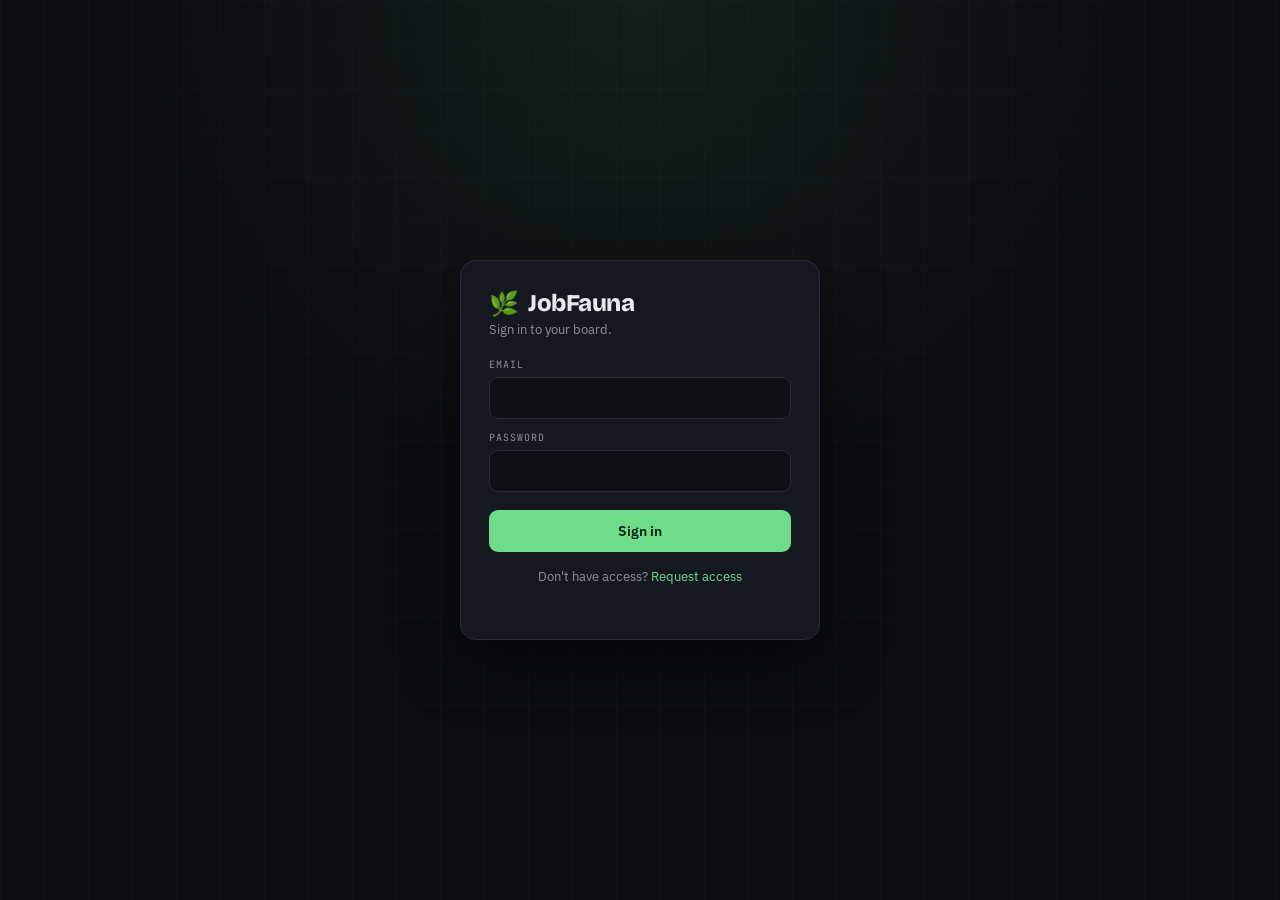
==== frontend/login.html @ 8762d05f "initial commit" ====
<!DOCTYPE html>
<html lang="en">
<head>
<meta charset="UTF-8" />
<meta name="viewport" content="width=device-width, initial-scale=1.0" />
<title>Sign in</title>
<link rel="preconnect" href="https://fonts.googleapis.com" />
<link rel="preconnect" href="https://fonts.gstatic.com" crossorigin />
<link href="https://fonts.googleapis.com/css2?family=Bricolage+Grotesque:opsz,wght@12..96,700;12..96,800&family=IBM+Plex+Sans:wght@400;500;600&family=JetBrains+Mono:wght@500&display=swap" rel="stylesheet" />
<style>
  :root{--bg:#0c0d10;--panel:#16181f;--bg2:#0f1014;--line:#272b36;--text:#e8e9ed;--muted:#8b909c;--faint:#5b606c;--accent:#6fdc8c;--accent-ink:#06210f;--glow:rgba(111,220,140,.08);--good:#4ade80;--bad:#f87171;}
  html[data-theme="nimi"]{--accent:#a3d9c0;--accent-ink:#08231b;--glow:rgba(163,217,192,.08);}
  html[data-theme="mint"]{--accent:#b9f0d6;--accent-ink:#07231a;--glow:rgba(185,240,214,.07);}
  html[data-theme="doki"]{--accent:#f5d042;--accent-ink:#221c04;--glow:rgba(245,208,66,.08);}
  html[data-theme="sakuna"]{--accent:#f9a8d4;--accent-ink:#2a0f1e;--glow:rgba(249,168,212,.09);}
  html[data-theme="kronii"]{--accent:#6cb8f2;--accent-ink:#061a2a;--glow:rgba(108,184,242,.09);}
  html[data-theme="gigi"]{--accent:#f5a623;--accent-ink:#1a1205;--glow:rgba(245,166,35,.08);}
  html[data-theme="shiori"]{--accent:#c084fc;--accent-ink:#160a22;--glow:rgba(192,132,252,.10);}
  html[data-theme="mono"]{--accent:#e8e9ed;--accent-ink:#0c0d10;--glow:rgba(232,233,237,.05);}
  *{box-sizing:border-box;margin:0;padding:0;}
  body{font-family:'IBM Plex Sans',sans-serif;background:var(--bg);color:var(--text);min-height:100vh;display:grid;place-items:center;
    background-image:radial-gradient(circle at 50% 0%,var(--glow),transparent 45%),linear-gradient(#16181f55 1px,transparent 1px),linear-gradient(90deg,#16181f55 1px,transparent 1px);background-size:auto,44px 44px,44px 44px;}
  .card{width:360px;background:var(--panel);border:1px solid var(--line);border-radius:16px;padding:28px;box-shadow:0 20px 60px rgba(0,0,0,.5);}
  .brand{display:flex;align-items:center;gap:9px;margin-bottom:4px;}
  .brand .logo{font-size:24px;color:var(--accent);line-height:1;}
  .brand .logo img{height:26px;width:auto;display:block;border-radius:5px;}
  .brand h1{font-family:'Bricolage Grotesque',sans-serif;font-weight:800;font-size:24px;letter-spacing:-.02em;}
  .sub{color:var(--muted);font-size:13px;margin-bottom:20px;}
  label{font-family:'JetBrains Mono',monospace;font-size:10px;letter-spacing:.1em;text-transform:uppercase;color:var(--muted);display:block;margin:12px 0 6px;}
  input,textarea{width:100%;background:var(--bg2);border:1px solid var(--line);border-radius:9px;padding:11px 13px;color:var(--text);font-family:inherit;font-size:14px;}
  textarea{resize:vertical;min-height:54px;}
  input:focus,textarea:focus{outline:none;border-color:var(--accent);}
  button.primary{width:100%;margin-top:18px;border:none;border-radius:9px;padding:12px;background:var(--accent);color:var(--accent-ink);font-family:inherit;font-weight:600;font-size:14px;cursor:pointer;}
  button.primary:hover{filter:brightness(1.08);}
  button.primary:disabled{opacity:.6;}
  .alt{margin-top:16px;text-align:center;font-size:13px;color:var(--muted);}
  .alt a{color:var(--accent);cursor:pointer;text-decoration:none;}
  .alt a:hover{text-decoration:underline;}
  .msg{font-size:12px;margin-top:12px;min-height:14px;text-align:center;}
  .msg.err{color:var(--bad);} .msg.ok{color:var(--good);}
  .hidden{display:none;}
</style>
<script>(function(){try{document.documentElement.dataset.theme=localStorage.getItem('jobfauna-theme')||'fauna';}catch(e){}})();</script>
</head>
<body>
  <div class="card">
    <div class="brand"><span class="logo" id="brand-logo">🌿</span><h1 id="brand-name">JobFauna</h1></div>
    <div class="sub" id="sub">Sign in to your board.</div>

    <div id="view-login">
      <label>Email</label><input id="li-email" type="email" autocomplete="username" />
      <label>Password</label><input id="li-pass" type="password" autocomplete="current-password" />
      <button class="primary" id="li-go">Sign in</button>
      <div class="alt">Don't have access? <a id="to-request">Request access</a></div>
    </div>

    <div id="view-request" class="hidden">
      <label>Name</label><input id="rq-name" />
      <label>Email</label><input id="rq-email" type="email" />
      <label>Password</label><input id="rq-pass" type="password" autocomplete="new-password" />
      <label>Note to admin (optional)</label><textarea id="rq-note" placeholder="Who are you / why you'd like access"></textarea>
      <button class="primary" id="rq-go">Request access</button>
      <div class="alt">Already have an account? <a id="to-login">Sign in</a></div>
    </div>

    <div id="view-setup" class="hidden">
      <label>Admin email</label><input id="su-email" type="email" />
      <label>Name</label><input id="su-name" />
      <label>Password (8+ chars)</label><input id="su-pass" type="password" autocomplete="new-password" />
      <button class="primary" id="su-go">Create admin account</button>
    </div>

    <div class="msg" id="msg"></div>
  </div>
<script>
  const $ = id => document.getElementById(id);
  const msg = $("msg");
  let tagline = "Sign in to your board.";
  function setMsg(t, ok){ msg.textContent = t; msg.className = "msg " + (ok ? "ok" : "err"); }
  function show(view){
    ["login","request","setup"].forEach(v => $("view-"+v).classList.toggle("hidden", v!==view));
    setMsg("");
    if (view==="setup") $("sub").textContent = "Welcome — create the first admin account.";
    else if (view==="request") $("sub").textContent = "Request access. An admin will review it.";
    else $("sub").textContent = tagline;
  }

  async function init(){
    try {
      const me = await (await fetch("/api/me")).json();
      if (me.instance_name) { $("brand-name").textContent = me.instance_name; document.title = me.instance_name; }
      if (me.logo_url) $("brand-logo").innerHTML = '<img src="'+me.logo_url+'" alt="" />';
      else if (me.instance_logo) $("brand-logo").textContent = me.instance_logo;
      if (me.instance_tagline) tagline = me.instance_tagline;
      if (me.authenticated) { window.location = "/"; return; }
      show(me.needs_setup ? "setup" : "login");
    } catch(e){ show("login"); }
  }

  async function post(url, body){
    const res = await fetch(url, {method:"POST", headers:{"Content-Type":"application/json"}, body:JSON.stringify(body)});
    let data = {}; try { data = await res.json(); } catch(e){}
    return { ok: res.ok, status: res.status, data };
  }

  $("li-go").onclick = async () => {
    $("li-go").disabled = true;
    const r = await post("/api/login", {email:$("li-email").value.trim(), password:$("li-pass").value});
    if (r.ok) { window.location = "/"; return; }
    setMsg(r.data.detail || "Sign in failed.");
    $("li-go").disabled = false;
  };
  $("li-pass").addEventListener("keydown", e => { if (e.key==="Enter") $("li-go").click(); });

  $("rq-go").onclick = async () => {
    $("rq-go").disabled = true;
    const r = await post("/api/request-access", {
      name:$("rq-name").value.trim(), email:$("rq-email").value.trim(),
      password:$("rq-pass").value, note:$("rq-note").value.trim()
    });
    $("rq-go").disabled = false;
    if (r.ok) setMsg("Request submitted — you'll be able to sign in once an admin approves it.", true);
    else setMsg(r.data.detail || "Couldn't submit request.");
  };

  $("su-go").onclick = async () => {
    $("su-go").disabled = true;
    const r = await post("/api/setup", {email:$("su-email").value.trim(), name:$("su-name").value.trim(), password:$("su-pass").value});
    if (r.ok) { window.location = "/"; return; }
    setMsg(r.data.detail || "Setup failed.");
    $("su-go").disabled = false;
  };

  $("to-request").onclick = () => show("request");
  $("to-login").onclick = () => show("login");
  init();
</script>
</body>
</html>
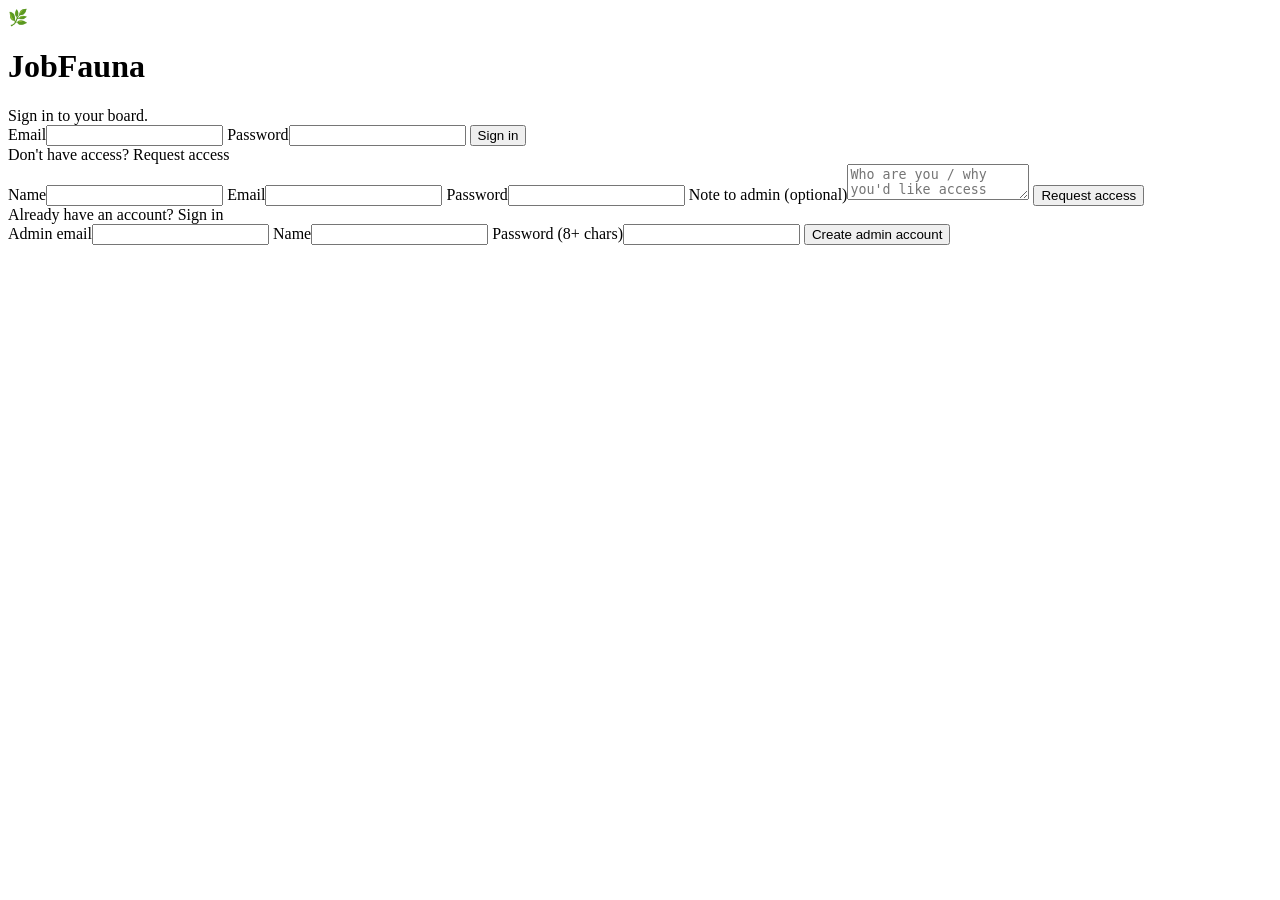
==== commit d2c1b7b4: "fixed dependencies" ====
--- a/frontend/login.html
+++ b/frontend/login.html
@@ -7,39 +7,7 @@
 <link rel="preconnect" href="https://fonts.googleapis.com" />
 <link rel="preconnect" href="https://fonts.gstatic.com" crossorigin />
 <link href="https://fonts.googleapis.com/css2?family=Bricolage+Grotesque:opsz,wght@12..96,700;12..96,800&family=IBM+Plex+Sans:wght@400;500;600&family=JetBrains+Mono:wght@500&display=swap" rel="stylesheet" />
-<style>
-  :root{--bg:#0c0d10;--panel:#16181f;--bg2:#0f1014;--line:#272b36;--text:#e8e9ed;--muted:#8b909c;--faint:#5b606c;--accent:#6fdc8c;--accent-ink:#06210f;--glow:rgba(111,220,140,.08);--good:#4ade80;--bad:#f87171;}
-  html[data-theme="nimi"]{--accent:#a3d9c0;--accent-ink:#08231b;--glow:rgba(163,217,192,.08);}
-  html[data-theme="mint"]{--accent:#b9f0d6;--accent-ink:#07231a;--glow:rgba(185,240,214,.07);}
-  html[data-theme="doki"]{--accent:#f5d042;--accent-ink:#221c04;--glow:rgba(245,208,66,.08);}
-  html[data-theme="sakuna"]{--accent:#f9a8d4;--accent-ink:#2a0f1e;--glow:rgba(249,168,212,.09);}
-  html[data-theme="kronii"]{--accent:#6cb8f2;--accent-ink:#061a2a;--glow:rgba(108,184,242,.09);}
-  html[data-theme="gigi"]{--accent:#f5a623;--accent-ink:#1a1205;--glow:rgba(245,166,35,.08);}
-  html[data-theme="shiori"]{--accent:#c084fc;--accent-ink:#160a22;--glow:rgba(192,132,252,.10);}
-  html[data-theme="mono"]{--accent:#e8e9ed;--accent-ink:#0c0d10;--glow:rgba(232,233,237,.05);}
-  *{box-sizing:border-box;margin:0;padding:0;}
-  body{font-family:'IBM Plex Sans',sans-serif;background:var(--bg);color:var(--text);min-height:100vh;display:grid;place-items:center;
-    background-image:radial-gradient(circle at 50% 0%,var(--glow),transparent 45%),linear-gradient(#16181f55 1px,transparent 1px),linear-gradient(90deg,#16181f55 1px,transparent 1px);background-size:auto,44px 44px,44px 44px;}
-  .card{width:360px;background:var(--panel);border:1px solid var(--line);border-radius:16px;padding:28px;box-shadow:0 20px 60px rgba(0,0,0,.5);}
-  .brand{display:flex;align-items:center;gap:9px;margin-bottom:4px;}
-  .brand .logo{font-size:24px;color:var(--accent);line-height:1;}
-  .brand .logo img{height:26px;width:auto;display:block;border-radius:5px;}
-  .brand h1{font-family:'Bricolage Grotesque',sans-serif;font-weight:800;font-size:24px;letter-spacing:-.02em;}
-  .sub{color:var(--muted);font-size:13px;margin-bottom:20px;}
-  label{font-family:'JetBrains Mono',monospace;font-size:10px;letter-spacing:.1em;text-transform:uppercase;color:var(--muted);display:block;margin:12px 0 6px;}
-  input,textarea{width:100%;background:var(--bg2);border:1px solid var(--line);border-radius:9px;padding:11px 13px;color:var(--text);font-family:inherit;font-size:14px;}
-  textarea{resize:vertical;min-height:54px;}
-  input:focus,textarea:focus{outline:none;border-color:var(--accent);}
-  button.primary{width:100%;margin-top:18px;border:none;border-radius:9px;padding:12px;background:var(--accent);color:var(--accent-ink);font-family:inherit;font-weight:600;font-size:14px;cursor:pointer;}
-  button.primary:hover{filter:brightness(1.08);}
-  button.primary:disabled{opacity:.6;}
-  .alt{margin-top:16px;text-align:center;font-size:13px;color:var(--muted);}
-  .alt a{color:var(--accent);cursor:pointer;text-decoration:none;}
-  .alt a:hover{text-decoration:underline;}
-  .msg{font-size:12px;margin-top:12px;min-height:14px;text-align:center;}
-  .msg.err{color:var(--bad);} .msg.ok{color:var(--good);}
-  .hidden{display:none;}
-</style>
+<link rel="stylesheet" href="/static/css/login.css" />
 <script>(function(){try{document.documentElement.dataset.theme=localStorage.getItem('jobfauna-theme')||'fauna';}catch(e){}})();</script>
 </head>
 <body>
@@ -72,68 +40,6 @@
 
     <div class="msg" id="msg"></div>
   </div>
-<script>
-  const $ = id => document.getElementById(id);
-  const msg = $("msg");
-  let tagline = "Sign in to your board.";
-  function setMsg(t, ok){ msg.textContent = t; msg.className = "msg " + (ok ? "ok" : "err"); }
-  function show(view){
-    ["login","request","setup"].forEach(v => $("view-"+v).classList.toggle("hidden", v!==view));
-    setMsg("");
-    if (view==="setup") $("sub").textContent = "Welcome — create the first admin account.";
-    else if (view==="request") $("sub").textContent = "Request access. An admin will review it.";
-    else $("sub").textContent = tagline;
-  }
-
-  async function init(){
-    try {
-      const me = await (await fetch("/api/me")).json();
-      if (me.instance_name) { $("brand-name").textContent = me.instance_name; document.title = me.instance_name; }
-      if (me.logo_url) $("brand-logo").innerHTML = '<img src="'+me.logo_url+'" alt="" />';
-      else if (me.instance_logo) $("brand-logo").textContent = me.instance_logo;
-      if (me.instance_tagline) tagline = me.instance_tagline;
-      if (me.authenticated) { window.location = "/"; return; }
-      show(me.needs_setup ? "setup" : "login");
-    } catch(e){ show("login"); }
-  }
-
-  async function post(url, body){
-    const res = await fetch(url, {method:"POST", headers:{"Content-Type":"application/json"}, body:JSON.stringify(body)});
-    let data = {}; try { data = await res.json(); } catch(e){}
-    return { ok: res.ok, status: res.status, data };
-  }
-
-  $("li-go").onclick = async () => {
-    $("li-go").disabled = true;
-    const r = await post("/api/login", {email:$("li-email").value.trim(), password:$("li-pass").value});
-    if (r.ok) { window.location = "/"; return; }
-    setMsg(r.data.detail || "Sign in failed.");
-    $("li-go").disabled = false;
-  };
-  $("li-pass").addEventListener("keydown", e => { if (e.key==="Enter") $("li-go").click(); });
-
-  $("rq-go").onclick = async () => {
-    $("rq-go").disabled = true;
-    const r = await post("/api/request-access", {
-      name:$("rq-name").value.trim(), email:$("rq-email").value.trim(),
-      password:$("rq-pass").value, note:$("rq-note").value.trim()
-    });
-    $("rq-go").disabled = false;
-    if (r.ok) setMsg("Request submitted — you'll be able to sign in once an admin approves it.", true);
-    else setMsg(r.data.detail || "Couldn't submit request.");
-  };
-
-  $("su-go").onclick = async () => {
-    $("su-go").disabled = true;
-    const r = await post("/api/setup", {email:$("su-email").value.trim(), name:$("su-name").value.trim(), password:$("su-pass").value});
-    if (r.ok) { window.location = "/"; return; }
-    setMsg(r.data.detail || "Setup failed.");
-    $("su-go").disabled = false;
-  };
-
-  $("to-request").onclick = () => show("request");
-  $("to-login").onclick = () => show("login");
-  init();
-</script>
+<script src="/static/js/login.js"></script>
 </body>
 </html>
